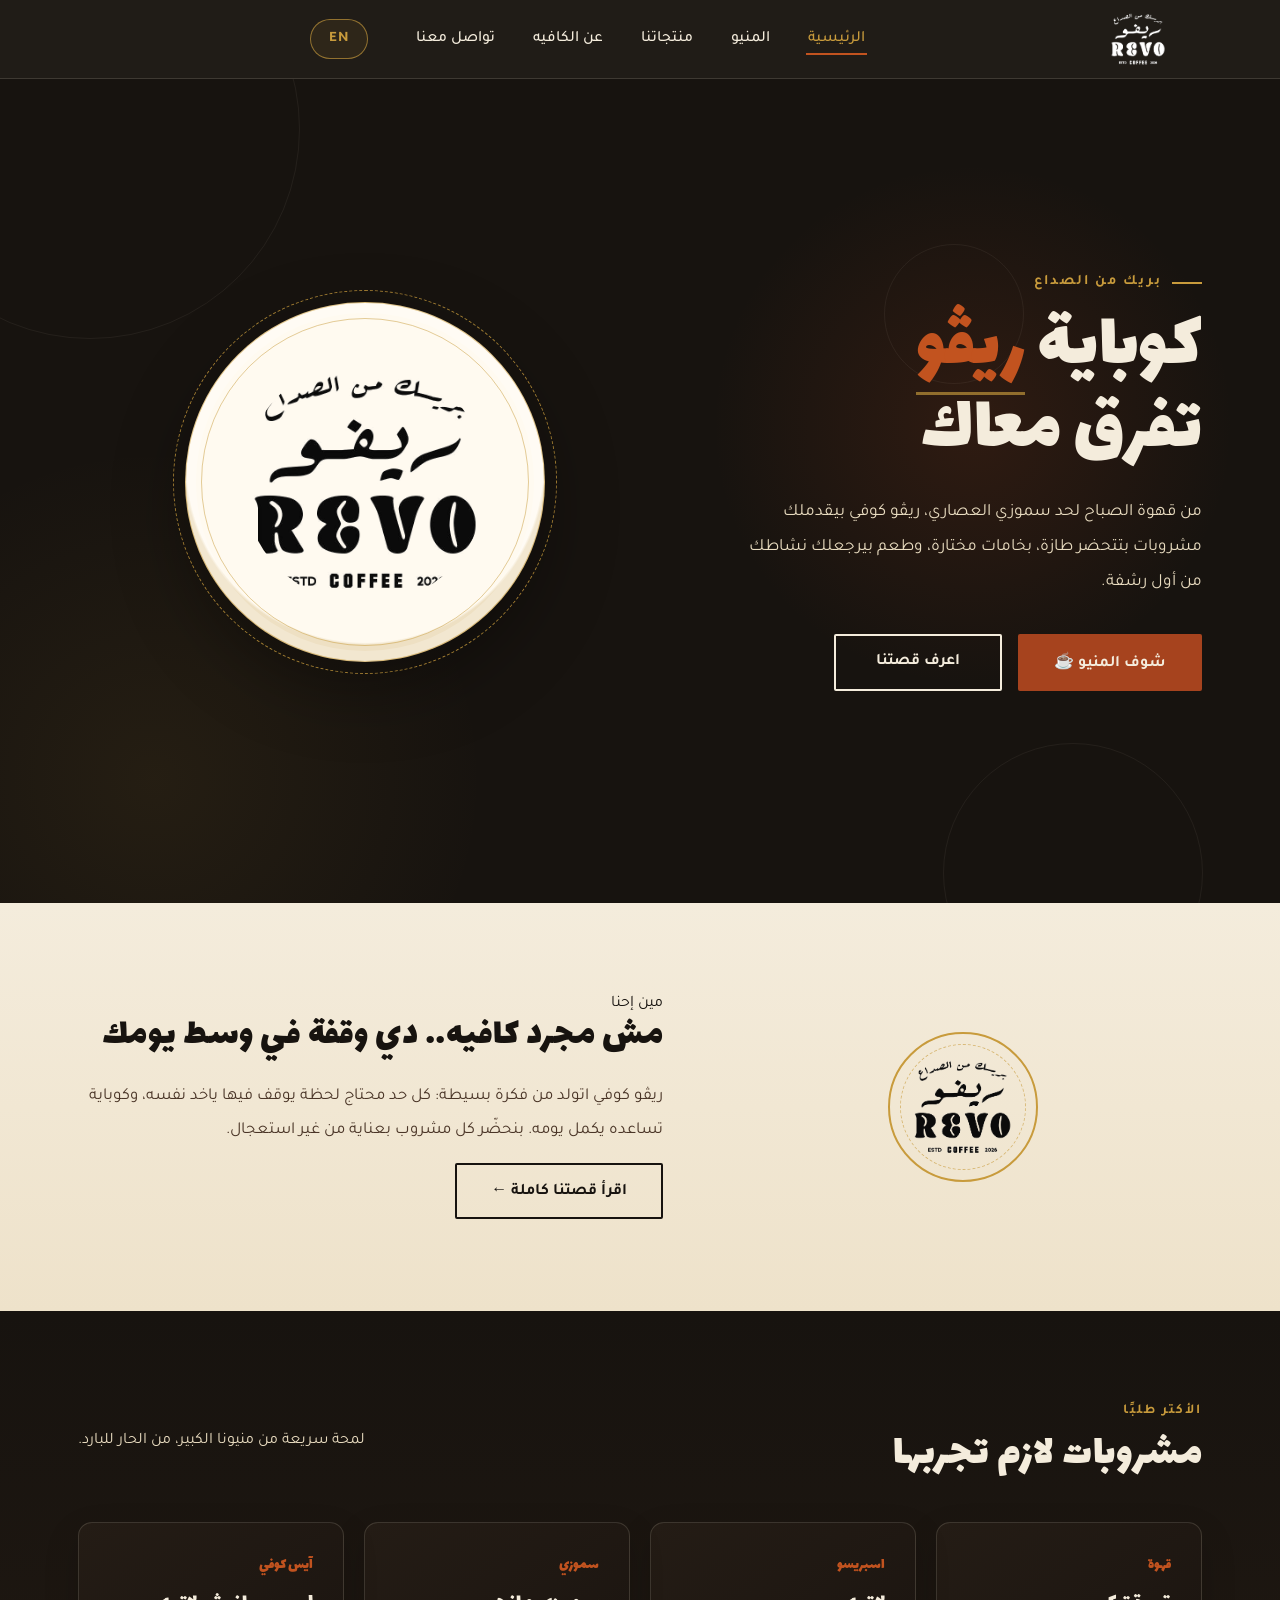
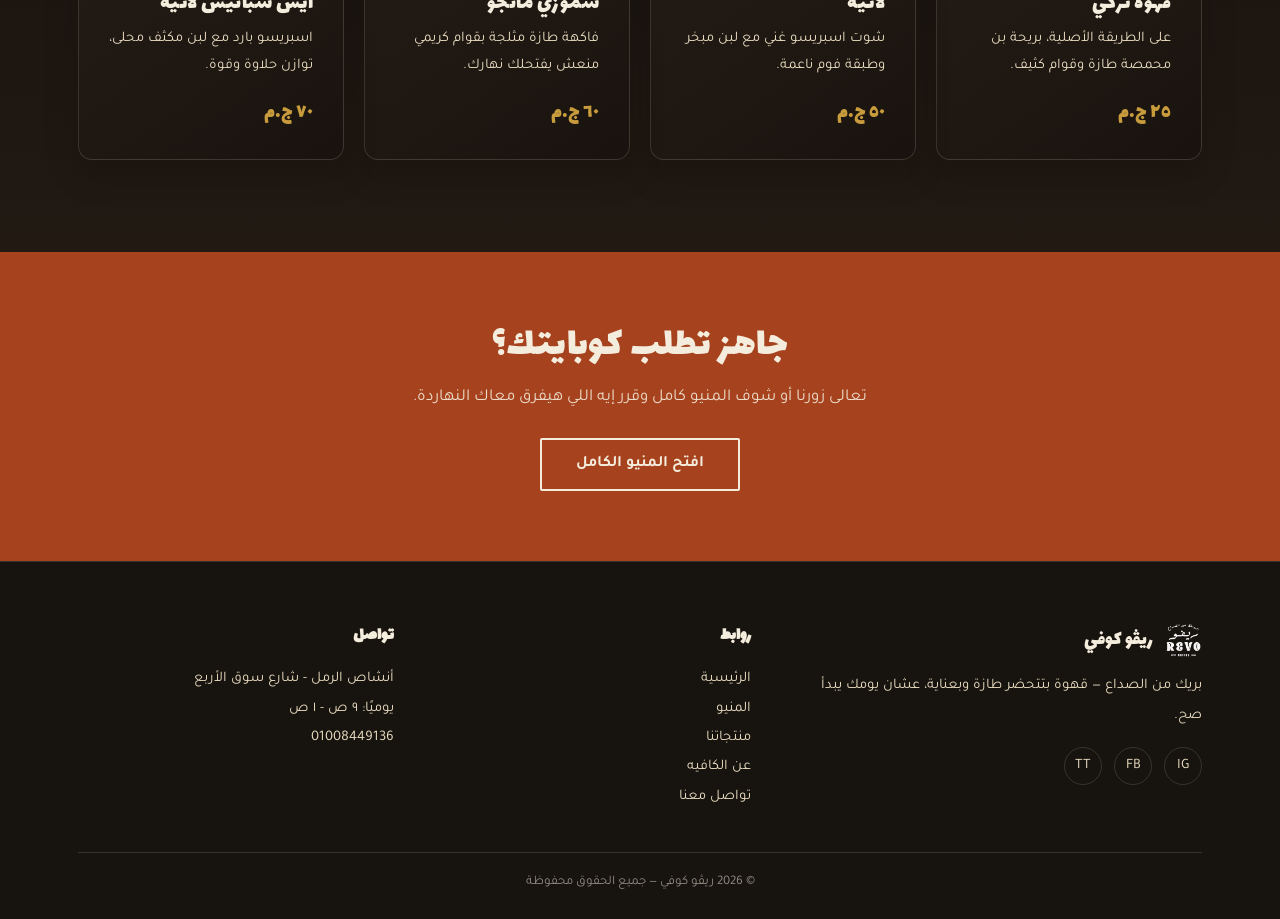
==== index.html @ ce9014aa "Add files via upload" ====
<!DOCTYPE html>
<html lang="ar" dir="rtl">
<head>
<meta charset="UTF-8">
<meta name="viewport" content="width=device-width, initial-scale=1.0">
<title>ريڤو كوفي | REVO Coffee</title>
<meta name="description" content="ريڤو كوفي - بريك من الصداع. مشروبات ساخنة، اسبريسو، سموزي، ميلك شيك وايس كوفي.">
<link rel="icon" href="assets/logo.jpeg">
<link rel="stylesheet" href="css/style.css">
</head>
<body>

<header class="topbar">
  <div class="wrap">
    <a href="index.html" class="brand">
      <img src="assets/revo-logo-clean.png" alt="شعار ريڤو كوفي">
    </a>
    <nav class="nav-links" id="navLinks">
      <a href="index.html" aria-current="page">الرئيسية</a>
      <a href="menu.html">المنيو</a>
      <a href="products.html" data-i18n="productsNav">منتجاتنا</a>
      <a href="about.html">عن الكافيه</a>
      <a href="contact.html">تواصل معنا</a>
    </nav>
    <button class="lang-toggle" id="langToggle" type="button" aria-label="تغيير اللغة">EN</button>
    <button class="nav-toggle" id="navToggle" aria-label="فتح القائمة" aria-expanded="false">☰</button>
  </div>
</header>

<section class="hero">
  <div class="ring-texture" style="color:var(--cream)">
    <span style="width:420px;height:420px;top:-160px;left:-120px;"></span>
    <span style="width:260px;height:260px;bottom:-100px;right:6%;"></span>
    <span style="width:140px;height:140px;top:20%;right:20%;"></span>
  </div>
  <div class="wrap">
    <div class="hero-text">
      <span class="eyebrow">بريك من الصداع</span>
      <h1>كوباية <span>ريڤو</span><br>تفرق معاك</h1>
      <p class="lead">من قهوة الصباح لحد سموزي العصاري، ريڤو كوفي بيقدملك مشروبات بتتحضر طازة، بخامات مختارة، وطعم بيرجعلك نشاطك من أول رشفة.</p>
      <div class="hero-actions">
        <a href="menu.html" class="btn btn-primary">شوف المنيو ☕</a>
        <a href="about.html" class="btn btn-outline">اعرف قصتنا</a>
      </div>
    </div>
    <div class="hero-visual">
      <div class="hero-logo-frame">
        <img src="assets/revo-logo-clean.png" alt="ريڤو كوفي">
      </div>
    </div>
  </div>
</section>

<section class="section section-cream">
  <div class="wrap about-teaser reveal">
    <div class="stamp" aria-hidden="true">
      <img class="stamp-logo" src="assets/revo-logo-clean.png" alt="ريڤو كوفي">
    </div>
    <div>
      <span class="kicker">مين إحنا</span>
      <h2 style="margin-bottom:22px;font-size:clamp(1.7rem,3.5vw,2.4rem);">مش مجرد كافيه.. دي وقفة في وسط يومك</h2>
      <p>ريڤو كوفي اتولد من فكرة بسيطة: كل حد محتاج لحظة يوقف فيها ياخد نفسه، وكوباية تساعده يكمل يومه. بنحضّر كل مشروب بعناية من غير استعجال.</p>
      <a href="about.html" class="btn btn-outline-dark">اقرأ قصتنا كاملة ←</a>
    </div>
  </div>
</section>

<section class="section section-dark">
  <div class="wrap">
    <div class="section-head reveal">
      <div>
        <span class="kicker">الأكتر طلبًا</span>
        <h2>مشروبات لازم تجربها</h2>
      </div>
      <p>لمحة سريعة من منيونا الكبير، من الحار للبارد.</p>
    </div>
    <div class="picks-grid reveal">
      <div class="pick-card">
        <span class="pick-num">قهوة</span>
        <h3>قهوة تركي</h3>
        <p>على الطريقة الأصلية، بريحة بن محمصة طازة وقوام كثيف.</p>
        <span class="pick-price">٢٥ ج.م</span>
      </div>
      <div class="pick-card">
        <span class="pick-num">اسبريسو</span>
        <h3>لاتيه</h3>
        <p>شوت اسبريسو غني مع لبن مبخر وطبقة فوم ناعمة.</p>
        <span class="pick-price">٥٠ ج.م</span>
      </div>
      <div class="pick-card">
        <span class="pick-num">سموزي</span>
        <h3>سموزي مانجو</h3>
        <p>فاكهة طازة مثلجة بقوام كريمي منعش يفتحلك نهارك.</p>
        <span class="pick-price">٦٠ ج.م</span>
      </div>
      <div class="pick-card">
        <span class="pick-num">آيس كوفي</span>
        <h3>ايس سبانيش لاتيه</h3>
        <p>اسبريسو بارد مع لبن مكثف محلى، توازن حلاوة وقوة.</p>
        <span class="pick-price">٧٠ ج.م</span>
      </div>
    </div>
  </div>
</section>

<section class="cta-band">
  <div class="wrap reveal">
    <h2>جاهز تطلب كوبايتك؟</h2>
    <p>تعالى زورنا أو شوف المنيو كامل وقرر إيه اللي هيفرق معاك النهاردة.</p>
    <a href="menu.html" class="btn btn-outline" style="border-color:var(--cream);">افتح المنيو الكامل</a>
  </div>
</section>

<footer>
  <div class="wrap">
    <div class="footer-grid">
      <div>
        <div class="footer-brand">
          <img src="assets/revo-logo-clean.png" alt="ريڤو كوفي">
          <span>ريڤو كوفي</span>
        </div>
        <p>بريك من الصداع — قهوة بتتحضر طازة وبعناية، عشان يومك يبدأ صح.</p>
        <div class="social-row">
          <a href="https://www.instagram.com/rivo_cafe1?igsh=MXB2YTF2NmVhNjliNQ==" aria-label="انستجرام" target="_blank" rel="noopener">IG</a>
          <a href="https://www.facebook.com/share/1HNxLpUwUx/" aria-label="فيسبوك" target="_blank" rel="noopener">FB</a>
          <a href="#" aria-label="تيك توك">TT</a>
        </div>
      </div>
      <div>
        <h4>روابط</h4>
        <p><a href="index.html">الرئيسية</a></p>
        <p><a href="menu.html">المنيو</a></p>
        <p><a href="products.html">منتجاتنا</a></p>
        <p><a href="about.html">عن الكافيه</a></p>
        <p><a href="contact.html">تواصل معنا</a></p>
      </div>
      <div>
        <h4>تواصل</h4>
        <p>أنشاص الرمل - شارع سوق الأربع</p>
        <p>يوميًا: ٩ ص - ١ ص</p>
        <p><a href="tel:+201008449136">01008449136</a></p>
      </div>
    </div>
    <div class="footer-bottom">© 2026 ريڤو كوفي — جميع الحقوق محفوظة</div>
  </div>
</footer>

<script src="js/script.js"></script>
</body>
</html>
---- css/style.css ----
@import url('https://fonts.googleapis.com/css2?family=Lalezar&family=Tajawal:wght@300;400;500;700;800&display=swap');

:root{
  --espresso:#17130f;
  --espresso-2:#221b14;
  --cream:#f4ecdc;
  --cream-dim:#e9dcc0;
  --rust:#a6431e;
  --rust-2:#c2531f;
  --gold:#c89b3c;
  --brown:#4a3527;
  --line: rgba(244,236,220,0.14);
  --line-dark: rgba(23,19,15,0.14);
  --shadow: 0 20px 50px rgba(0,0,0,0.35);
  --radius: 2px;
}

*{margin:0;padding:0;box-sizing:border-box;}

html{scroll-behavior:smooth;}

body{
  background:var(--cream);
  color:var(--espresso);
  font-family:'Tajawal',sans-serif;
  direction:rtl;
  text-align:right;
  overflow-x:hidden;
}

@media (prefers-reduced-motion: reduce){
  html{scroll-behavior:auto;}
  *{animation-duration:0.01ms !important; animation-iteration-count:1 !important; transition-duration:0.01ms !important;}
}

h1,h2,h3,.display{
  font-family:'Lalezar',sans-serif;
  font-weight:400;
  letter-spacing:0.5px;
  line-height:1.15;
}

a{color:inherit;text-decoration:none;}
img{max-width:100%;display:block;}
ul{list-style:none;}

::selection{background:var(--rust);color:var(--cream);}

:focus-visible{
  outline:3px solid var(--gold);
  outline-offset:3px;
}

.wrap{
  max-width:1180px;
  margin:0 auto;
  padding:0 28px;
}

/* ---------- coffee-ring texture (signature motif) ---------- */
.ring-texture{
  position:absolute;
  inset:0;
  pointer-events:none;
  overflow:hidden;
  z-index:0;
}
.ring-texture span{
  position:absolute;
  border-radius:50%;
  border:1.5px solid currentColor;
  opacity:0.06;
}

/* ---------- top nav ---------- */
.topbar{
  background:var(--espresso);
  color:var(--cream);
  position:sticky;
  top:0;
  z-index:50;
  border-bottom:1px solid var(--line);
}
.topbar .wrap{
  display:flex;
  align-items:center;
  justify-content:space-between;
  height:78px;
}
.brand{
  display:flex;
  align-items:center;
  gap:12px;
  font-family:'Lalezar',sans-serif;
  font-size:1.5rem;
  letter-spacing:1px;
}
.brand img{height:42px;width:auto;filter:invert(1);}
.brand small{
  display:block;
  font-family:'Tajawal',sans-serif;
  font-size:0.6rem;
  letter-spacing:3px;
  color:var(--gold);
  font-weight:500;
}
.nav-links{
  display:flex;
  gap:34px;
  font-size:0.98rem;
  font-weight:500;
}
.nav-links a{
  position:relative;
  padding:6px 2px;
  transition:color .25s ease;
}
.nav-links a::after{
  content:"";
  position:absolute;
  right:0;left:0;
  bottom:0;
  height:2px;
  background:var(--rust-2);
  transform:scaleX(0);
  transform-origin:right;
  transition:transform .3s ease;
}
.nav-links a:hover,
.nav-links a[aria-current="page"]{color:var(--gold);}
.nav-links a:hover::after,
.nav-links a[aria-current="page"]::after{transform:scaleX(1);}

.nav-toggle{
  display:none;
  background:none;
  border:1px solid var(--line);
  color:var(--cream);
  width:44px;height:44px;
  font-size:1.3rem;
  border-radius:var(--radius);
  cursor:pointer;
}

@media (max-width:820px){
  .nav-links{
    position:fixed;
    inset:78px 0 0 0;
    background:var(--espresso);
    flex-direction:column;
    align-items:flex-start;
    padding:30px 28px;
    gap:22px;
    transform:translateY(-110%);
    transition:transform .35s ease;
    font-size:1.15rem;
  }
  .nav-links.open{transform:translateY(0);}
  .nav-toggle{display:block;}
}

/* ---------- stamp badge (signature element) ---------- */
.stamp{
  --size:150px;
  width:var(--size);
  height:var(--size);
  border-radius:50%;
  border:2px solid var(--gold);
  display:flex;
  align-items:center;
  justify-content:center;
  position:relative;
  flex-shrink:0;
  animation:none;
}
.stamp::before{
  content:"";
  position:absolute;
  inset:10px;
  border-radius:50%;
  border:1px dashed var(--gold);
  opacity:0.6;
}
.stamp-logo{
  width:72%;
  height:72%;
  object-fit:contain;
  position:relative;
  z-index:2;
  animation:stamp-logo-spin 18s linear infinite;
  transform-origin:center;
}
@keyframes spin{from{transform:rotate(0)}to{transform:rotate(360deg)}}
@keyframes spin-rev{from{transform:rotate(0)}to{transform:rotate(-360deg)}}

/* ---------- buttons ---------- */
.btn{
  display:inline-flex;
  align-items:center;
  gap:10px;
  padding:15px 34px;
  font-weight:700;
  font-size:1rem;
  border-radius:var(--radius);
  border:2px solid transparent;
  cursor:pointer;
  transition:transform .2s ease, background .25s ease, color .25s ease, border-color .25s ease;
}
.btn-primary{
  background:var(--rust);
  color:var(--cream);
}
.btn-primary:hover{background:var(--rust-2);transform:translateY(-2px);}
.btn-outline{
  border-color:var(--cream);
  color:var(--cream);
  background:transparent;
}
.btn-outline:hover{background:var(--cream);color:var(--espresso);transform:translateY(-2px);}
.btn-outline-dark{
  border-color:var(--espresso);
  color:var(--espresso);
}
.btn-outline-dark:hover{background:var(--espresso);color:var(--cream);}

/* ---------- hero (home) ---------- */
.hero{
  position:relative;
  background:var(--espresso);
  color:var(--cream);
  padding:110px 0 130px;
  overflow:hidden;
}
.hero .wrap{
  position:relative;
  z-index:2;
  display:grid;
  grid-template-columns:1.1fr 0.9fr;
  gap:50px;
  align-items:center;
}
.eyebrow{
  display:inline-flex;
  align-items:center;
  gap:10px;
  color:var(--gold);
  font-weight:700;
  letter-spacing:2px;
  font-size:0.85rem;
  margin-bottom:20px;
}
.eyebrow::before{
  content:"";
  width:30px;height:2px;background:var(--gold);
}
.hero h1{
  font-size:clamp(2.6rem,6vw,4.6rem);
  margin-bottom:20px;
}
.hero h1 span{color:var(--rust-2);}
.hero p.lead{
  font-size:1.15rem;
  color:var(--cream-dim);
  max-width:46ch;
  margin-bottom:36px;
  line-height:1.9;
}
.hero-actions{display:flex;gap:16px;flex-wrap:wrap;}
.hero-visual{
  display:flex;
  justify-content:center;
  position:relative;
}
.hero-logo-frame{
  background:var(--cream);
  border-radius:50%;
  width:340px;height:340px;
  display:flex;align-items:center;justify-content:center;
  box-shadow:var(--shadow);
  position:relative;
}
.hero-logo-frame img{width:72%;}
.hero-logo-frame::after{
  content:"";
  position:absolute;
  inset:-14px;
  border-radius:50%;
  border:1.5px dashed var(--gold);
}

@media (max-width:900px){
  .hero .wrap{grid-template-columns:1fr;text-align:center;}
  .eyebrow{margin-inline:auto;}
  .hero p.lead{margin-inline:auto;}
  .hero-actions{justify-content:center;}
  .hero-visual{margin-top:20px;}
}

/* ---------- section basics ---------- */
section{position:relative;}
.section{padding:100px 0;}
.section-dark{background:var(--espresso);color:var(--cream);}
.section-cream{background:var(--cream);}
.section-dim{background:var(--cream-dim);}

.section-head{
  display:flex;
  align-items:flex-end;
  justify-content:space-between;
  gap:24px;
  margin-bottom:56px;
  flex-wrap:wrap;
}
.section-head h2{font-size:clamp(1.9rem,4vw,2.8rem);}
.section-head .kicker{
  color:var(--rust-2);
  font-weight:700;
  letter-spacing:2px;
  font-size:0.85rem;
  margin-bottom:10px;
  display:block;
}
.section-dark .kicker{color:var(--gold);}
.section-head p{max-width:48ch;color:var(--brown);font-size:1rem;line-height:1.8;}
.section-dark .section-head p{color:var(--cream-dim);}

/* ---------- home: about teaser ---------- */
.about-teaser{
  display:grid;
  grid-template-columns:0.9fr 1.1fr;
  gap:60px;
  align-items:center;
}
.about-teaser .stamp{margin:0 auto;}
.about-teaser p{
  font-size:1.05rem;
  line-height:2;
  color:var(--brown);
  margin-bottom:16px;
}
@media (max-width:860px){
  .about-teaser{grid-template-columns:1fr;text-align:center;}
}

/* ---------- home: featured picks ---------- */
.picks-grid{
  display:grid;
  grid-template-columns:repeat(auto-fit,minmax(230px,1fr));
  gap:24px;
}
.pick-card{
  background:var(--espresso-2);
  border:1px solid var(--line);
  border-radius:var(--radius);
  padding:32px 26px;
  transition:transform .3s ease, border-color .3s ease;
}
.pick-card:hover{transform:translateY(-6px);border-color:var(--gold);}
.pick-num{
  font-family:'Lalezar',sans-serif;
  color:var(--rust-2);
  font-size:0.95rem;
  margin-bottom:14px;
  display:block;
}
.pick-card h3{font-size:1.4rem;margin-bottom:10px;}
.pick-card p{color:var(--cream-dim);font-size:0.92rem;line-height:1.8;margin-bottom:18px;}
.pick-price{
  font-family:'Lalezar',sans-serif;
  color:var(--gold);
  font-size:1.3rem;
}

/* ---------- CTA band ---------- */
.cta-band{
  background:var(--rust);
  color:var(--cream);
  padding:70px 0;
  text-align:center;
}
.cta-band h2{font-size:clamp(1.8rem,4vw,2.6rem);margin-bottom:18px;}
.cta-band p{color:rgba(244,236,220,0.9);margin-bottom:30px;font-size:1.05rem;}

/* ---------- footer ---------- */
footer{
  background:var(--espresso);
  color:var(--cream-dim);
  padding:60px 0 28px;
  border-top:1px solid var(--line);
}
.footer-grid{
  display:grid;
  grid-template-columns:1.3fr 1fr 1fr;
  gap:40px;
  margin-bottom:40px;
}
.footer-grid h4{
  font-family:'Lalezar',sans-serif;
  color:var(--cream);
  font-size:1.1rem;
  margin-bottom:16px;
}
.footer-grid p, .footer-grid a{
  font-size:0.92rem;
  line-height:2;
  color:var(--cream-dim);
}
.footer-grid a:hover{color:var(--gold);}
.footer-brand{display:flex;align-items:center;gap:12px;margin-bottom:14px;}
.footer-brand img{height:36px;filter:invert(1);}
.footer-brand span{font-family:'Lalezar',sans-serif;font-size:1.3rem;color:var(--cream);}
.social-row{display:flex;gap:12px;margin-top:16px;}
.social-row a{
  width:38px;height:38px;
  border:1px solid var(--line);
  border-radius:50%;
  display:flex;align-items:center;justify-content:center;
  font-size:0.9rem;
  transition:background .25s, border-color .25s;
}
.social-row a:hover{background:var(--gold);border-color:var(--gold);color:var(--espresso);}
.footer-bottom{
  border-top:1px solid var(--line);
  padding-top:22px;
  text-align:center;
  font-size:0.82rem;
  color:rgba(244,236,220,0.55);
}
@media (max-width:760px){
  .footer-grid{grid-template-columns:1fr;}
}

/* ---------- page hero (menu/about/contact) ---------- */
.page-hero{
  background:var(--espresso);
  color:var(--cream);
  padding:70px 0 60px;
  text-align:center;
  position:relative;
  overflow:hidden;
}
.page-hero h1{font-size:clamp(2.2rem,5vw,3.4rem);}
.page-hero p{color:var(--cream-dim);margin-top:14px;font-size:1.05rem;}

/* ---------- menu page ---------- */
.menu-tabs{
  display:flex;
  flex-wrap:wrap;
  gap:12px;
  justify-content:center;
  padding:36px 0;
  position:sticky;
  top:78px;
  background:var(--cream);
  z-index:20;
  border-bottom:1px solid var(--line-dark);
}
.menu-tab{
  padding:10px 22px;
  border:2px solid var(--brown);
  border-radius:30px;
  font-weight:700;
  font-size:0.92rem;
  background:transparent;
  color:var(--brown);
  cursor:pointer;
  transition:all .25s ease;
}
.menu-tab:hover{border-color:var(--rust);color:var(--rust);}
.menu-tab.active{background:var(--rust);border-color:var(--rust);color:var(--cream);}

.menu-category{
  padding:70px 0;
  border-bottom:1px solid var(--line-dark);
  scroll-margin-top:150px;
}
.menu-category:last-child{border-bottom:none;}
.cat-head{
  display:flex;
  align-items:baseline;
  gap:18px;
  margin-bottom:14px;
}
.cat-head h2{font-size:clamp(1.7rem,3.5vw,2.3rem);color:var(--rust);}
.cat-head .cat-note{
  color:var(--brown);
  font-size:0.9rem;
  font-weight:500;
}
.cat-divider{
  width:100%;
  height:1px;
  background:linear-gradient(to left, var(--gold), transparent);
  margin-bottom:36px;
}
.menu-list{
  display:grid;
  grid-template-columns:repeat(2,1fr);
  gap:0 50px;
}
.menu-item{
  display:flex;
  align-items:baseline;
  justify-content:space-between;
  gap:14px;
  padding:16px 0;
  border-bottom:1px dashed var(--line-dark);
}
.menu-item .name{
  font-weight:700;
  font-size:1.05rem;
}
.menu-item .dots{
  flex:1;
  border-bottom:1px dotted rgba(74,53,39,0.35);
  margin:0 6px;
  transform:translateY(-4px);
}
.menu-item .price{
  font-family:'Lalezar',sans-serif;
  color:var(--rust);
  font-size:1.15rem;
  white-space:nowrap;
}
.menu-item .price::after{
  content:" ج.م";
  font-family:'Tajawal',sans-serif;
  font-size:0.7rem;
  color:var(--brown);
}
@media (max-width:700px){
  .menu-list{grid-template-columns:1fr;}
}

/* ---------- about page ---------- */
.story-grid{
  display:grid;
  grid-template-columns:1fr 1fr;
  gap:60px;
  align-items:center;
}
.story-grid p{
  font-size:1.08rem;
  line-height:2.1;
  color:var(--brown);
  margin-bottom:18px;
}
.story-visual{
  display:flex;
  justify-content:center;
}
@media (max-width:860px){
  .story-grid{grid-template-columns:1fr;text-align:center;}
}

.values-grid{
  display:grid;
  grid-template-columns:repeat(auto-fit,minmax(220px,1fr));
  gap:30px;
}
.value-card{
  text-align:center;
  padding:20px;
}
.value-card .icon{
  width:70px;height:70px;
  border-radius:50%;
  border:2px solid var(--rust);
  display:flex;align-items:center;justify-content:center;
  margin:0 auto 20px;
  font-size:1.6rem;
  color:var(--rust);
}
.value-card h3{font-size:1.2rem;margin-bottom:10px;}
.value-card p{color:var(--brown);font-size:0.95rem;line-height:1.8;}

.timeline{
  display:flex;
  flex-direction:column;
  gap:0;
  max-width:600px;
  margin:0 auto;
}
.timeline-item{
  display:flex;
  gap:24px;
  padding-bottom:40px;
  position:relative;
}
.timeline-item::before{
  content:"";
  position:absolute;
  right:29px;
  top:60px;
  bottom:0;
  width:1px;
  background:var(--line);
}
.timeline-item:last-child::before{display:none;}
.timeline-dot{
  width:60px;height:60px;
  border-radius:50%;
  background:var(--rust);
  color:var(--cream);
  display:flex;align-items:center;justify-content:center;
  font-family:'Lalezar',sans-serif;
  font-size:0.85rem;
  flex-shrink:0;
}
.timeline-content h3{font-size:1.15rem;margin-bottom:6px;color:var(--cream);}
.timeline-content p{color:var(--cream-dim);font-size:0.93rem;line-height:1.8;}

/* ---------- contact page ---------- */
.contact-grid{
  display:grid;
  grid-template-columns:1fr 1fr;
  gap:50px;
}
.contact-card{
  background:var(--espresso-2);
  border:1px solid var(--line);
  border-radius:var(--radius);
  padding:40px;
}
.contact-item{
  display:flex;
  gap:18px;
  padding:20px 0;
  border-bottom:1px solid var(--line);
}
.contact-item:last-child{border-bottom:none;}
.contact-item .ic{
  width:44px;height:44px;
  border-radius:50%;
  border:1px solid var(--gold);
  color:var(--gold);
  display:flex;align-items:center;justify-content:center;
  flex-shrink:0;
  font-size:1rem;
}
.contact-item h4{font-size:1rem;margin-bottom:5px;color:var(--cream);}
.contact-item p, .contact-item a{color:var(--cream-dim);font-size:0.94rem;}
.hours-table{width:100%;border-collapse:collapse;}
.hours-table td{padding:12px 0;border-bottom:1px dashed var(--line);font-size:0.95rem;}
.hours-table td:first-child{font-weight:700;color:var(--cream);}
.hours-table td:last-child{color:var(--gold);text-align:left;}

.map-frame{
  width:100%;
  aspect-ratio:4/3;
  border-radius:var(--radius);
  border:1px solid var(--line-dark);
  background:
    repeating-linear-gradient(45deg, rgba(74,53,39,0.05) 0 2px, transparent 2px 14px),
    var(--cream-dim);
  display:flex;
  align-items:center;
  justify-content:center;
  flex-direction:column;
  gap:10px;
  color:var(--brown);
  text-align:center;
  padding:20px;
}
.reveal{opacity:0;transform:translateY(24px);transition:opacity .7s ease, transform .7s ease;}
.reveal.in{opacity:1;transform:translateY(0);}

.map-frame .pin{
  width:54px;height:54px;
  border-radius:50%;
  background:var(--rust);
  color:var(--cream);
  display:flex;align-items:center;justify-content:center;
  font-size:1.4rem;
}


/* ---------- language switch ---------- */
.lang-toggle{
  margin-inline-start:auto;
  margin-inline-end:22px;
  min-width:52px;
  height:38px;
  padding:0 12px;
  border:1px solid var(--gold);
  background:transparent;
  color:var(--gold);
  font-family:'Tajawal',sans-serif;
  font-weight:800;
  border-radius:999px;
  cursor:pointer;
  transition:.25s ease;
}
.lang-toggle:hover{background:var(--gold);color:var(--espresso);transform:translateY(-1px)}

/* ---------- products gallery ---------- */
.products-section{padding:70px 0 100px;background:var(--cream)}
.products-intro{text-align:center;max-width:720px;margin:0 auto 42px}
.products-intro .eyebrow{justify-content:center;color:var(--rust)}
.products-intro .eyebrow::before{background:var(--rust)}
.products-intro h2{font-size:clamp(2.2rem,5vw,3.4rem);margin:8px 0 12px}
.products-intro p{color:#6b5a4b;line-height:1.9}
.products-grid{display:grid;grid-template-columns:repeat(4,minmax(0,1fr));gap:22px}
.product-card{background:#fff;border:1px solid rgba(23,19,15,.08);box-shadow:0 12px 30px rgba(23,19,15,.08);overflow:hidden;position:relative;transition:transform .3s ease,box-shadow .3s ease}
.product-card:hover{transform:translateY(-7px);box-shadow:0 20px 45px rgba(23,19,15,.16)}
.product-card .product-image{aspect-ratio:1/1;overflow:hidden;background:#eee8dc}
.product-card img{width:100%;height:100%;object-fit:cover;transition:transform .5s ease}
.product-card:hover img{transform:scale(1.05)}
.product-card .product-caption{padding:16px 18px 18px;text-align:center}
.product-card .product-number{font-size:.78rem;color:var(--rust);font-weight:800;letter-spacing:1px}
.product-card h3{font-size:1.2rem;margin-top:4px}
.products-cta{text-align:center;margin-top:42px}

@media(max-width:1000px){.products-grid{grid-template-columns:repeat(3,minmax(0,1fr))}}
@media(max-width:720px){
  .products-grid{grid-template-columns:repeat(2,minmax(0,1fr));gap:14px}
  .products-section{padding:52px 0 75px}
  .lang-toggle{margin-inline-end:10px}
}
@media(max-width:430px){.products-grid{grid-template-columns:1fr}.product-card .product-image{aspect-ratio:4/3}}

/* ---------- final polish: stable language switch + cleaner site-wide typography ---------- */
/* ---------- final header layout ---------- */
.topbar .wrap{
  position:relative;
  min-height:78px;
  display:grid;
  grid-template-columns:1fr auto 1fr;
  align-items:center;
  column-gap:28px;
}
/* Keep the navigation mathematically centered in the page, regardless of RTL/LTR. */
.topbar .brand{
  grid-column:3;
  justify-self:end;
  white-space:nowrap;
}
.topbar .nav-links{
  grid-column:2;
  justify-self:center;
  align-items:center;
  justify-content:center;
  white-space:nowrap;
}
/* Language switch stays on the same physical side and never moves when language changes. */
.lang-toggle{
  position:static;
  grid-column:1;
  grid-row:1;
  justify-self:start;
  min-width:58px;
  height:38px;
  padding:0 14px;
  border:1px solid rgba(200,155,60,.75);
  border-radius:999px;
  background:rgba(200,155,60,.10);
  color:var(--gold);
  font-family:'Tajawal',sans-serif;
  font-size:.82rem;
  font-weight:800;
  letter-spacing:.8px;
  cursor:pointer;
  transition:background .2s ease,color .2s ease,box-shadow .2s ease,transform .2s ease;
}
.lang-toggle:hover{
  background:var(--gold);
  color:var(--espresso);
  box-shadow:0 8px 22px rgba(0,0,0,.22);
}
.lang-toggle:active{transform:scale(.96);}

/* Better global rhythm */
section:not(.hero){position:relative;}
.page-hero{padding:82px 0 88px;}
.page-hero h1{font-size:clamp(2.5rem,5vw,4.4rem);}
.page-hero p{max-width:720px;font-size:1.08rem;line-height:1.9;}

/* Cards and content */
.pick-card,.product-card,.value-card,.contact-card,.timeline-item{
  transition:transform .25s ease,box-shadow .25s ease,border-color .25s ease;
}
.pick-card:hover,.product-card:hover,.value-card:hover,.contact-card:hover,.timeline-item:hover{
  transform:translateY(-5px);
  box-shadow:0 18px 40px rgba(23,19,15,.14);
}
.products-grid{align-items:stretch;}
.product-card{overflow:hidden;border-radius:12px;background:#fff;box-shadow:0 10px 30px rgba(23,19,15,.09);}
.product-image{aspect-ratio:1/1;overflow:hidden;background:#eee4d2;}
.product-image img{width:100%;height:100%;object-fit:cover;transition:transform .5s ease;}
.product-card:hover .product-image img{transform:scale(1.045);}
.product-caption{padding:17px 18px 20px;text-align:center;}
.product-number{display:block;color:var(--rust);font-size:.72rem;font-weight:800;letter-spacing:1.5px;margin-bottom:6px;}
.product-caption h3{font-size:1.25rem;}

/* Forms / contact polish */
input,textarea,select{font-family:inherit;}
button,.btn{font-family:inherit;}

/* English typography */
body.lang-en{font-family:'Tajawal',Arial,sans-serif;text-align:left;}
body.lang-en h1,body.lang-en h2,body.lang-en h3,body.lang-en h4,body.lang-en .display{letter-spacing:.2px;}
body.lang-en .eyebrow{letter-spacing:1.5px;}
body.lang-en .nav-links{font-size:.94rem;}

/* Mobile header: keep controls in the same physical positions */
@media (max-width:820px){
  .topbar .wrap{
    height:70px;
    min-height:70px;
    padding-left:18px;
    padding-right:18px;
    display:flex;
    justify-content:center;
  }
  .topbar .brand{
    position:absolute;
    right:18px;
    grid-column:auto;
    justify-self:auto;
  }
  .brand img{height:38px;}
  .brand{font-size:1.3rem;}
  .lang-toggle{
    position:absolute;
    left:74px;
    top:50%;
    transform:translateY(-50%);
    min-width:54px;
    height:36px;
  }
  .lang-toggle:active{transform:translateY(-50%) scale(.96);}
  .nav-toggle{
    position:absolute;
    left:14px;
    top:50%;
    transform:translateY(-50%);
  }
  .nav-toggle:active{transform:translateY(-50%) scale(.96);}
  .nav-links{
    position:fixed;
    inset:70px 0 0 0;
    align-items:flex-start;
    padding:28px;
  }
}

@media (max-width:520px){
  .wrap{padding-left:18px;padding-right:18px;}
  .lang-toggle{left:66px;min-width:50px;padding:0 10px;}
  .nav-toggle{left:14px;}
  .brand small{letter-spacing:2px;font-size:.52rem;}
  .page-hero{padding:65px 0 70px;}
}

/* ===== REVO POLISH / FRONT-END OVERHAUL ===== */
.topbar{backdrop-filter:blur(12px);background:rgba(23,19,15,.96);}
.topbar .wrap{
  position:relative;
  height:82px;
  display:grid;
  grid-template-columns:1fr auto 1fr;
  align-items:center;
  gap:24px;
  direction:ltr;
}
.brand{justify-self:start;direction:rtl;}
.nav-links{
  justify-self:center;
  direction:inherit;
  align-items:center;
  justify-content:center;
  gap:clamp(18px,2.6vw,36px);
  white-space:nowrap;
}
.lang-toggle{
  justify-self:end;
  width:58px;
  height:40px;
  border:1px solid rgba(200,155,60,.65);
  border-radius:999px;
  background:rgba(200,155,60,.08);
  color:var(--gold);
  font-family:'Tajawal',sans-serif;
  font-weight:800;
  font-size:.9rem;
  letter-spacing:.5px;
  cursor:pointer;
  transition:all .25s ease;
  direction:ltr;
}
.lang-toggle:hover{background:var(--gold);color:var(--espresso);transform:translateY(-1px);box-shadow:0 8px 20px rgba(200,155,60,.18);}
.nav-toggle{justify-self:end;}

.hero{
  min-height:calc(100vh - 82px);
  display:flex;
  align-items:center;
  padding:80px 0 95px;
  background:
    radial-gradient(circle at 76% 42%,rgba(166,67,30,.17),transparent 24%),
    radial-gradient(circle at 12% 85%,rgba(200,155,60,.08),transparent 25%),
    var(--espresso);
}
.hero .wrap{width:100%;grid-template-columns:minmax(0,1.05fr) minmax(360px,.95fr);gap:70px;}
.hero-text{max-width:650px;}
.hero h1{font-size:clamp(3.2rem,6.5vw,5.7rem);line-height:1.02;letter-spacing:0;margin-bottom:26px;}
.hero h1 span{display:inline-block;position:relative;}
.hero h1 span::after{content:"";position:absolute;right:0;left:0;bottom:-5px;height:3px;background:var(--gold);opacity:.65;}
.hero p.lead{font-size:1.08rem;line-height:2;max-width:54ch;}
.hero-actions .btn{min-width:155px;justify-content:center;}
.hero-visual{min-height:390px;}
.hero-logo-frame{
  width:min(390px,82vw);height:min(390px,82vw);
  background:linear-gradient(145deg,#fbf3e2,#dfcfac);
  box-shadow:0 28px 80px rgba(0,0,0,.42),0 0 0 1px rgba(200,155,60,.35);
}
.hero-logo-frame img{width:78%;border-radius:50%;}
.hero-logo-frame::before{content:"";position:absolute;inset:22px;border-radius:50%;border:1px solid rgba(166,67,30,.3);}

.section{padding:92px 0;}
.section-cream{background:linear-gradient(180deg,var(--cream),#eee2ca);}
.section-dark{background:linear-gradient(180deg,#17130f,#211912);}
.section-head{align-items:center;margin-bottom:42px;}
.section-head h2{line-height:1.1;}
.picks-grid{gap:20px;}
.pick-card{min-height:235px;padding:30px;border-radius:14px;background:linear-gradient(145deg,#241c15,#19130f);box-shadow:0 14px 35px rgba(0,0,0,.16);}
.pick-card:hover{transform:translateY(-8px);}

/* Product gallery */
.products-grid,.product-grid,.products-gallery{display:grid;grid-template-columns:repeat(4,minmax(0,1fr));gap:22px;}
.product-card{overflow:hidden;background:#fff;border:1px solid rgba(74,53,39,.12);border-radius:14px;box-shadow:0 12px 30px rgba(23,19,15,.08);transition:transform .25s ease,box-shadow .25s ease,border-color .25s ease;}
.product-card:hover{transform:translateY(-7px);box-shadow:0 20px 45px rgba(23,19,15,.15);border-color:rgba(200,155,60,.6);}
.product-card img{width:100%;aspect-ratio:1/1;object-fit:cover;background:#e9dcc0;}
.product-card .product-info{padding:18px 18px 20px;text-align:center;}
.product-card h3{font-size:1.2rem;margin-bottom:6px;}
.product-card p{color:var(--brown);font-size:.9rem;line-height:1.7;}

@media (max-width:1050px){
  .products-grid,.product-grid,.products-gallery{grid-template-columns:repeat(3,minmax(0,1fr));}
  .nav-links{gap:18px;font-size:.92rem;}
  .hero .wrap{gap:45px;}
}
@media (max-width:820px){
  .topbar .wrap{grid-template-columns:auto 1fr auto;height:72px;padding:0 18px;gap:12px;}
  .brand{justify-self:start;}
  .brand img{height:38px;}
  .brand span{font-size:1.2rem;}
  .brand small{display:none;}
  .lang-toggle{justify-self:end;width:52px;height:38px;}
  .nav-toggle{display:block;grid-column:3;grid-row:1;margin-left:0;}
  .lang-toggle{grid-column:2;grid-row:1;justify-self:end;margin-right:58px;}
  .nav-links{position:fixed;top:72px;left:14px;right:14px;bottom:auto;height:auto;max-height:calc(100vh - 90px);overflow:auto;background:rgba(23,19,15,.98);border:1px solid var(--line);border-radius:0 0 16px 16px;box-shadow:0 20px 50px rgba(0,0,0,.35);padding:22px;align-items:stretch;gap:6px;transform:translateY(-150%);z-index:60;}
  .nav-links.open{transform:translateY(0);}
  .nav-links a{padding:14px 12px;border-bottom:1px solid rgba(244,236,220,.08);}
  .hero{min-height:auto;padding:70px 0 80px;}
  .hero .wrap{grid-template-columns:1fr;gap:48px;}
  .hero-text{max-width:none;text-align:center;}
  .eyebrow{margin-inline:auto;}
  .hero p.lead{margin-inline:auto;}
  .hero-actions{justify-content:center;}
  .hero-visual{min-height:330px;}
  .products-grid,.product-grid,.products-gallery{grid-template-columns:repeat(2,minmax(0,1fr));}
}
@media (max-width:520px){
  .wrap{padding:0 18px;}
  .hero h1{font-size:clamp(2.8rem,15vw,4rem);}
  .hero p.lead{font-size:1rem;}
  .hero-actions{flex-direction:column;align-items:stretch;}
  .hero-actions .btn{width:100%;}
  .hero-logo-frame{width:285px;height:285px;}
  .section{padding:70px 0;}
  .section-head{margin-bottom:30px;}
  .products-grid,.product-grid,.products-gallery{grid-template-columns:1fr;gap:18px;}
  .product-card img{aspect-ratio:4/3;}
}

/* ===== final visual cleanup ===== */
.page-hero{
  padding:82px 0 72px;
  background:
    radial-gradient(circle at 20% 30%,rgba(200,155,60,.10),transparent 25%),
    radial-gradient(circle at 80% 70%,rgba(166,67,30,.14),transparent 28%),
    var(--espresso);
}
.page-hero h1{margin-bottom:8px;}
.page-hero p{max-width:650px;margin-inline:auto;line-height:1.9;}
.products-section{padding-top:84px;}
.product-card .product-caption{background:#fff;min-height:86px;display:flex;flex-direction:column;justify-content:center;align-items:center;}
.product-card .product-number{opacity:.75;}
.product-card h3{margin:5px 0 0;}

/* Keep header controls stable in both Arabic and English. */
html[dir="ltr"] .nav-links{direction:ltr;}
html[dir="rtl"] .nav-links{direction:rtl;}
html[dir="ltr"] .brand{direction:ltr;}
html[dir="rtl"] .brand{direction:rtl;}
html[dir="ltr"] .hero-text{text-align:left;}
html[dir="rtl"] .hero-text{text-align:right;}
@media (max-width:900px){
  html[dir="ltr"] .hero-text,html[dir="rtl"] .hero-text{text-align:center;}
}


/* ===== USER MARKUP POLISH ===== */
/* Header positions match the marked screenshot: language left, nav centered, logo right. */
.topbar .wrap{
  height:76px;
  grid-template-columns:1fr auto 1fr;
  direction:ltr;
  padding-inline:28px;
}
.topbar .brand{
  grid-column:3;
  grid-row:1;
  justify-self:end;
  width:120px;
  height:58px;
  display:flex;
  justify-content:flex-end;
  align-items:center;
}
.topbar .brand img{
  width:112px;
  height:56px;
  object-fit:contain;
  filter:invert(1) brightness(1.08);
}
.topbar .brand span{display:none;}
.topbar .nav-links{
  grid-column:2;
  grid-row:1;
  justify-self:center;
  direction:rtl;
  gap:34px;
  margin:0;
}
.topbar .lang-toggle{
  grid-column:1;
  grid-row:1;
  justify-self:start;
}

/* Hero: text stays on the right in Arabic, logo stays on the left. */
.hero{
  min-height:calc(100vh - 76px);
  padding:64px 0 82px;
}
.hero .wrap{
  grid-template-columns:minmax(360px,.9fr) minmax(0,1.1fr);
  gap:80px;
  align-items:center;
}
.hero-text{max-width:670px;}
.hero h1{
  font-size:clamp(3.7rem,6.2vw,5.6rem);
  line-height:1.04;
  margin-bottom:24px;
  letter-spacing:-.5px;
}
.hero p.lead{
  max-width:56ch;
  font-size:1.08rem;
  line-height:2;
  margin-bottom:34px;
}
.eyebrow{font-size:.9rem;margin-bottom:16px;}
.hero-actions{gap:16px;}
.hero-actions .btn{min-width:168px;justify-content:center;}

/* Circular REVO logo requested in the marked black area. */
.hero-visual{
  min-height:390px;
  display:flex;
  align-items:center;
  justify-content:center;
}
.hero-logo-frame{
  width:min(360px,72vw);
  height:min(360px,72vw);
  border-radius:50%;
  background:radial-gradient(circle at 50% 45%,#fffaf0 0 67%,#eee0c3 68% 100%);
  border:1px solid rgba(200,155,60,.55);
  box-shadow:0 26px 70px rgba(0,0,0,.35), inset 0 0 0 10px rgba(255,255,255,.22);
  overflow:visible;
}
.hero-logo-frame::before{
  content:"";
  position:absolute;
  inset:15px;
  border-radius:50%;
  border:1px solid rgba(200,155,60,.5);
}
.hero-logo-frame::after{
  content:"";
  position:absolute;
  inset:-13px;
  border-radius:50%;
  border:1.5px dashed rgba(200,155,60,.75);
  animation:revo-ring-spin 22s linear infinite;
}
.hero-logo-frame img{
  width:68%;
  height:68%;
  object-fit:contain;
  border-radius:50%;
  position:relative;
  z-index:2;
  animation:none;
  transform-origin:center;
}
@keyframes revo-logo-spin{to{transform:rotate(360deg)}}
@keyframes stamp-logo-spin{to{transform:rotate(360deg)}}
@keyframes revo-ring-spin{to{transform:rotate(-360deg)}}

/* Keep header controls physically fixed when language direction changes. */
html[dir="rtl"] .topbar .brand,
html[dir="ltr"] .topbar .brand{grid-column:3;justify-self:end;}
html[dir="rtl"] .topbar .nav-links,
html[dir="ltr"] .topbar .nav-links{grid-column:2;justify-self:center;}
html[dir="rtl"] .topbar .lang-toggle,
html[dir="ltr"] .topbar .lang-toggle{grid-column:1;justify-self:start;}

@media (max-width:1050px){
  .topbar .nav-links{gap:22px;font-size:.94rem;}
  .hero .wrap{gap:50px;}
}
@media (max-width:820px){
  .topbar .wrap{height:72px;grid-template-columns:auto 1fr auto;direction:ltr;}
  .topbar .brand{grid-column:3;justify-self:end;width:82px;height:50px;}
  .topbar .brand img{width:78px;height:48px;}
  .topbar .lang-toggle{grid-column:1;justify-self:start;}
  .topbar .nav-toggle{grid-column:2;grid-row:1;justify-self:center;}
  .topbar .nav-links{grid-column:auto;}
  .hero{min-height:auto;padding:64px 0 76px;}
  .hero .wrap{grid-template-columns:1fr;gap:44px;}
  .hero-text{text-align:center;max-width:none;}
  .hero p.lead{margin-inline:auto;}
  .hero-actions{justify-content:center;}
  .hero-visual{min-height:320px;}
}
@media (max-width:520px){
  .topbar .wrap{padding-inline:18px;}
  .hero h1{font-size:clamp(2.8rem,14vw,4rem);}
  .hero-logo-frame{width:285px;height:285px;}
}
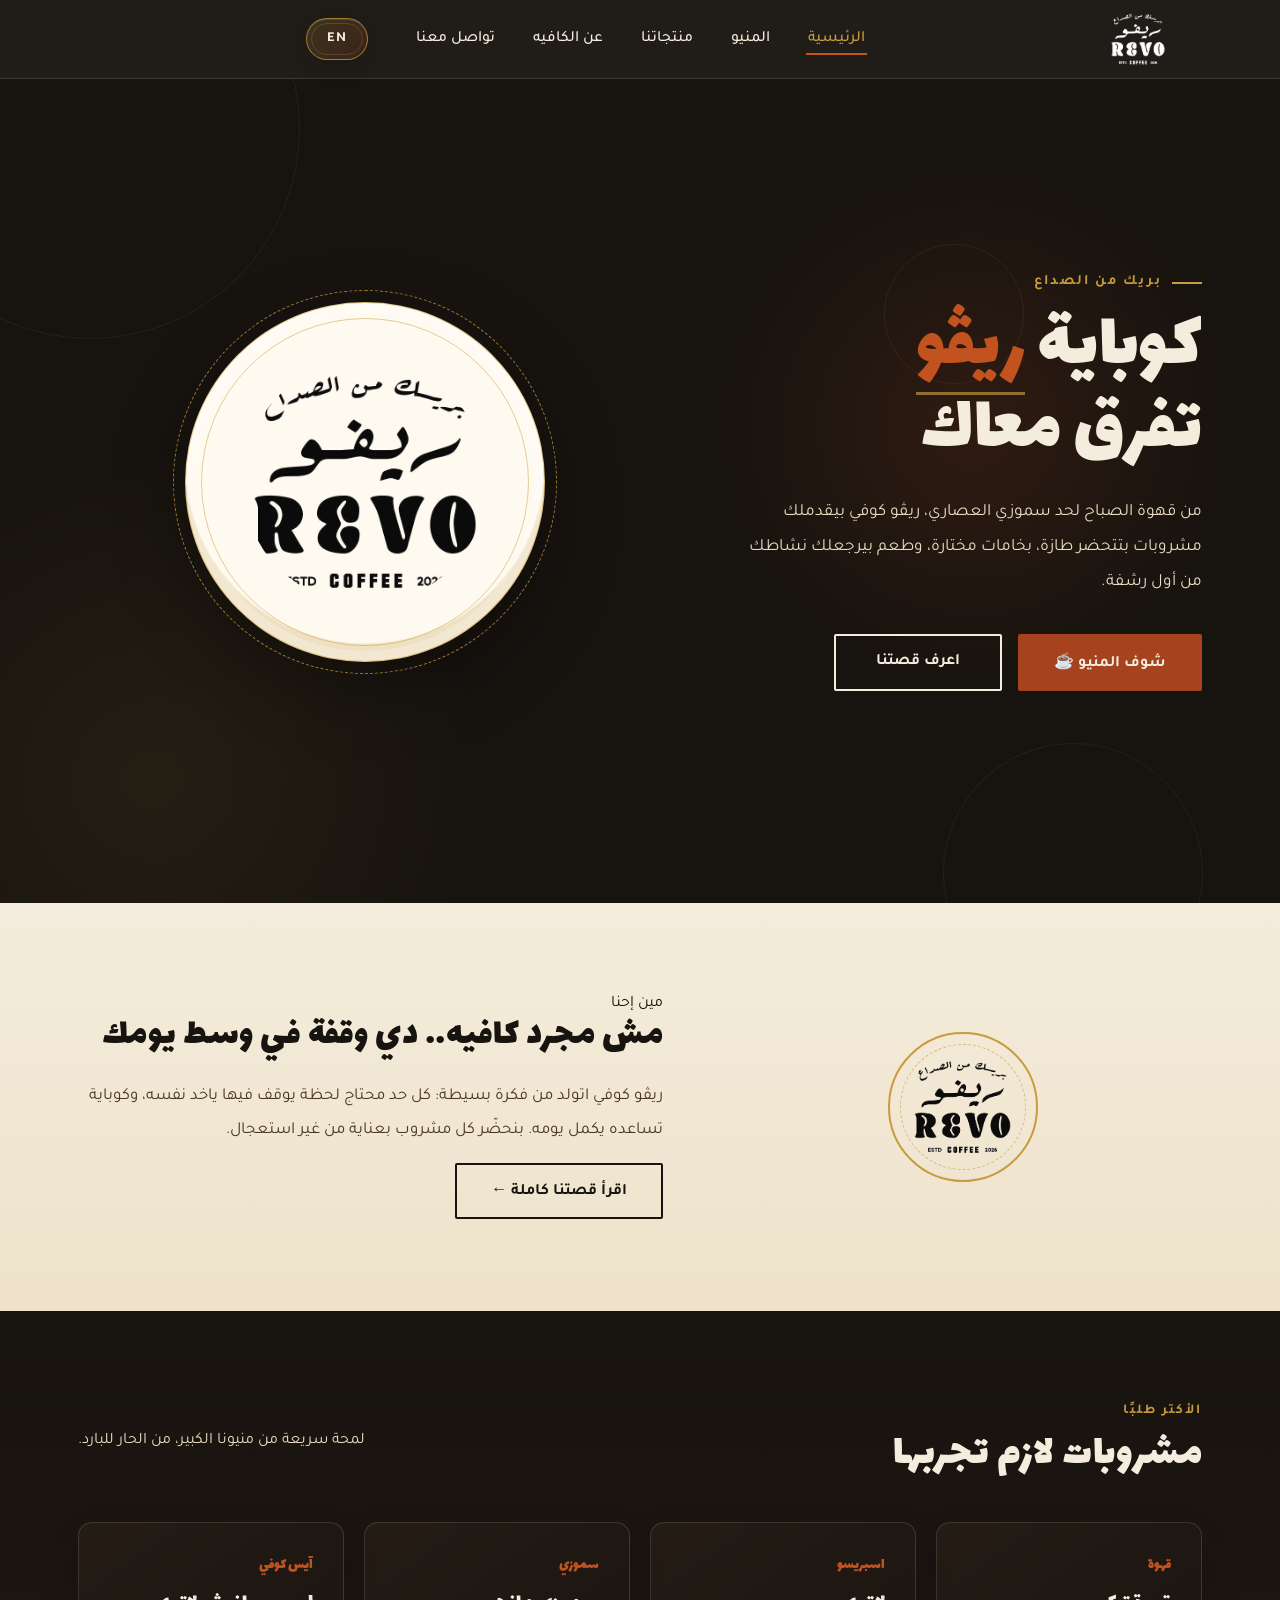
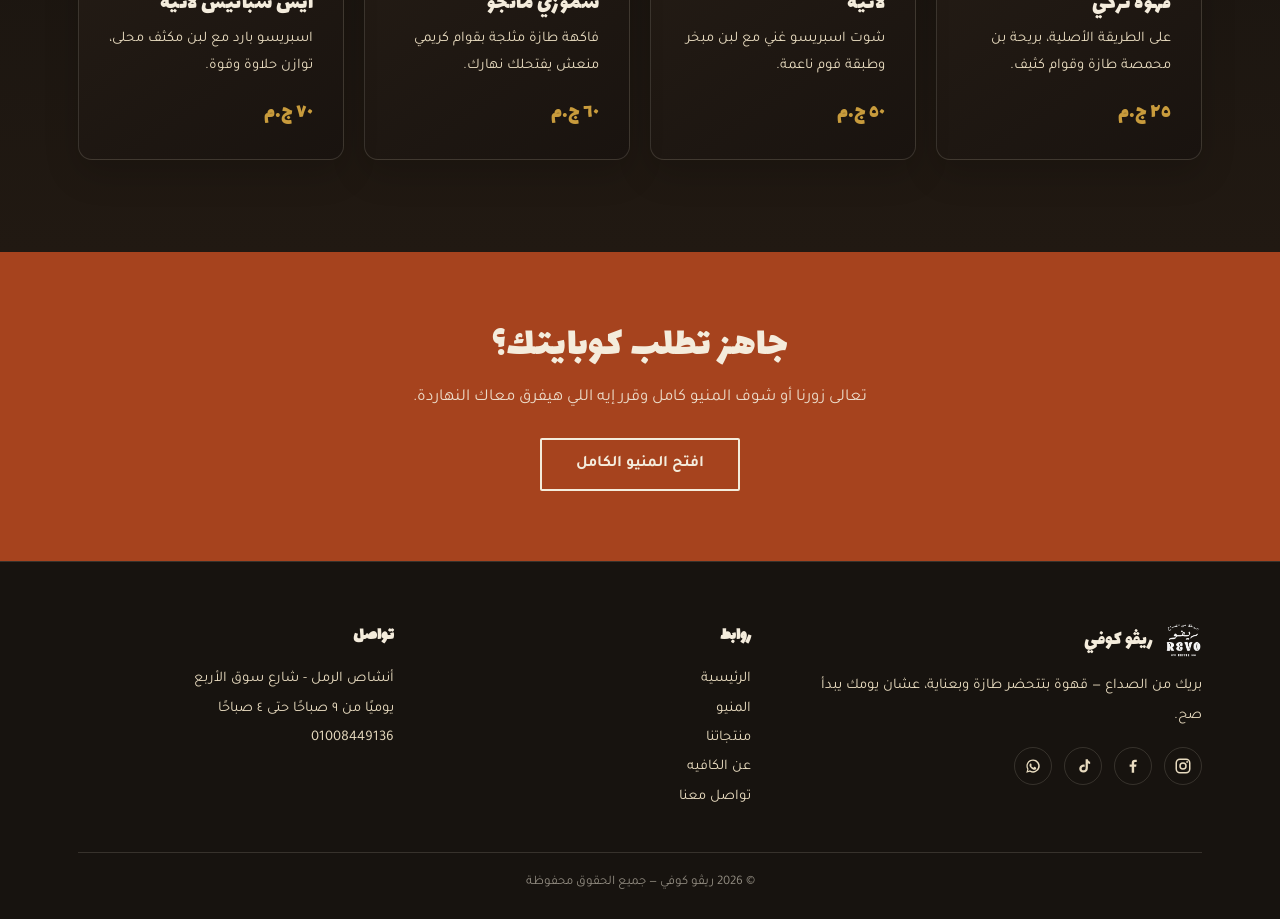
==== commit 7c8461ef: "Add files via upload" ====
--- a/index.html
+++ b/index.html
@@ -121,10 +121,10 @@
         </div>
         <p>بريك من الصداع — قهوة بتتحضر طازة وبعناية، عشان يومك يبدأ صح.</p>
         <div class="social-row">
-          <a href="https://www.instagram.com/rivo_cafe1?igsh=MXB2YTF2NmVhNjliNQ==" aria-label="انستجرام" target="_blank" rel="noopener">IG</a>
-          <a href="https://www.facebook.com/share/1HNxLpUwUx/" aria-label="فيسبوك" target="_blank" rel="noopener">FB</a>
-          <a href="#" aria-label="تيك توك">TT</a>
-        </div>
+          <a href="https://www.instagram.com/rivo_cafe1?igsh=MXB2YTF2NmVhNjliNQ==" aria-label="انستجرام" target="_blank" rel="noopener"><svg class="social-icon" viewBox="0 0 24 24" aria-hidden="true"><rect x="3" y="3" width="18" height="18" rx="5" fill="none" stroke="currentColor" stroke-width="2"/><circle cx="12" cy="12" r="4" fill="none" stroke="currentColor" stroke-width="2"/><circle cx="17.5" cy="6.5" r="1.25" fill="currentColor"/></svg></a>
+          <a href="https://www.facebook.com/share/1HNxLpUwUx/" aria-label="فيسبوك" target="_blank" rel="noopener"><svg class="social-icon" viewBox="0 0 24 24" aria-hidden="true"><path fill="currentColor" d="M13.5 21v-8h2.7l.4-3h-3.1V8.1c0-.9.3-1.6 1.7-1.6h1.8V3.8c-.3 0-1.3-.1-2.5-.1-2.5 0-4.2 1.5-4.2 4.3V10H7.5v3h2.8v8h3.2Z"/></svg></a>
+          <a href="#" aria-label="تيك توك"><svg class="social-icon" viewBox="0 0 24 24" aria-hidden="true"><path fill="currentColor" d="M15.5 3h3c.2 1.7 1.2 3 3 3.2v3c-1.1 0-2.1-.3-3-.8v6.2c0 3.7-2.4 6.2-6 6.2-3.2 0-5.5-2.2-5.5-5.2 0-3.2 2.7-5.5 6.2-5.5.3 0 .7 0 1 .1v3.1c-.3-.1-.6-.2-1-.2-1.7 0-3 .9-3 2.4 0 1.3 1 2.2 2.4 2.2 1.5 0 2.9-.8 2.9-3.2V3Z"/></svg></a>
+        <a href="https://wa.me/201008449136" aria-label="واتساب" target="_blank" rel="noopener"><svg class="social-icon" viewBox="0 0 24 24" aria-hidden="true"><path fill="currentColor" d="M12 3.2a8.8 8.8 0 0 0-7.6 13.2L3 21l4.8-1.4A8.8 8.8 0 1 0 12 3.2Zm0 15.8a7 7 0 0 1-3.6-1l-.3-.2-2.8.8.8-2.7-.2-.3A7 7 0 1 1 12 19Zm3.8-5.2c-.2-.1-1.3-.6-1.5-.7-.2-.1-.4-.1-.6.1l-.7.9c-.1.2-.3.2-.5.1-.2-.1-.9-.3-1.7-1-.6-.5-1-1.1-1.1-1.3-.1-.2 0-.3.1-.4l.4-.5c.1-.1.1-.3 0-.4l-.6-1.5c-.2-.4-.3-.4-.5-.4h-.4c-.2 0-.4.1-.6.3-.2.2-.8.8-.8 1.9s.8 2.2.9 2.3c.1.2 1.6 2.4 3.8 3.3.5.2.9.3 1.2.4.5.2 1 .2 1.4.1.4-.1 1.3-.5 1.5-1 .2-.5.2-.9.1-1-.1-.1-.3-.2-.5-.3Z"/></svg></a></div>
       </div>
       <div>
         <h4>روابط</h4>
@@ -137,7 +137,7 @@
       <div>
         <h4>تواصل</h4>
         <p>أنشاص الرمل - شارع سوق الأربع</p>
-        <p>يوميًا: ٩ ص - ١ ص</p>
+        <p>يوميًا من ٩ صباحًا حتى ٤ صباحًا</p>
         <p><a href="tel:+201008449136">01008449136</a></p>
       </div>
     </div>
--- a/css/style.css
+++ b/css/style.css
@@ -1143,3 +1143,86 @@
   .hero h1{font-size:clamp(2.8rem,14vw,4rem);}
   .hero-logo-frame{width:285px;height:285px;}
 }
+
+/* ---------- refined language control and social brand icons ---------- */
+.lang-toggle{
+  position:relative;
+  isolation:isolate;
+  min-width:62px;
+  height:42px;
+  padding:0 15px;
+  border:1px solid rgba(200,155,60,.72);
+  border-radius:999px;
+  background:linear-gradient(135deg,rgba(200,155,60,.18),rgba(166,67,30,.18));
+  color:var(--cream);
+  box-shadow:inset 0 1px 0 rgba(255,255,255,.12),0 6px 18px rgba(0,0,0,.16);
+  font-family:'Tajawal',sans-serif;
+  font-weight:800;
+  font-size:.86rem;
+  letter-spacing:1px;
+  cursor:pointer;
+  transition:transform .25s ease,background .25s ease,border-color .25s ease,box-shadow .25s ease;
+}
+.lang-toggle::before{
+  content:"";
+  position:absolute;
+  inset:4px;
+  border:1px solid rgba(244,236,220,.14);
+  border-radius:inherit;
+  pointer-events:none;
+}
+.lang-toggle:hover{
+  background:linear-gradient(135deg,var(--gold),var(--rust-2));
+  border-color:var(--gold);
+  color:var(--espresso);
+  transform:translateY(-2px);
+  box-shadow:0 10px 24px rgba(200,155,60,.22);
+}
+.lang-toggle:active{transform:translateY(0) scale(.97);}
+.social-row a{color:var(--cream-dim);}
+.social-row .social-icon{width:18px;height:18px;display:block;fill:currentColor;}
+.social-row a:hover .social-icon{color:var(--espresso);}
+
+
+
+/* ---------- mobile header alignment fix ---------- */
+@media (max-width:820px){
+  .topbar .wrap{
+    display:flex;
+    direction:ltr;
+    justify-content:flex-start;
+    align-items:center;
+    gap:10px;
+    height:72px;
+    padding-inline:18px;
+  }
+  .topbar .lang-toggle{
+    order:1;
+    flex:0 0 auto;
+    width:62px;
+    height:42px;
+    margin:0;
+  }
+  .topbar .nav-toggle{
+    order:2;
+    flex:0 0 auto;
+    display:flex;
+    align-items:center;
+    justify-content:center;
+    width:44px;
+    height:44px;
+    margin:0;
+  }
+  .topbar .brand{
+    order:3;
+    margin-inline-start:auto;
+    width:82px;
+    height:50px;
+    justify-content:flex-end;
+  }
+  .topbar .brand img{width:78px;height:48px;object-fit:contain;}
+}
+@media (max-width:360px){
+  .topbar .wrap{padding-inline:12px;gap:7px;}
+  .topbar .lang-toggle{width:58px;padding-inline:10px;}
+}
